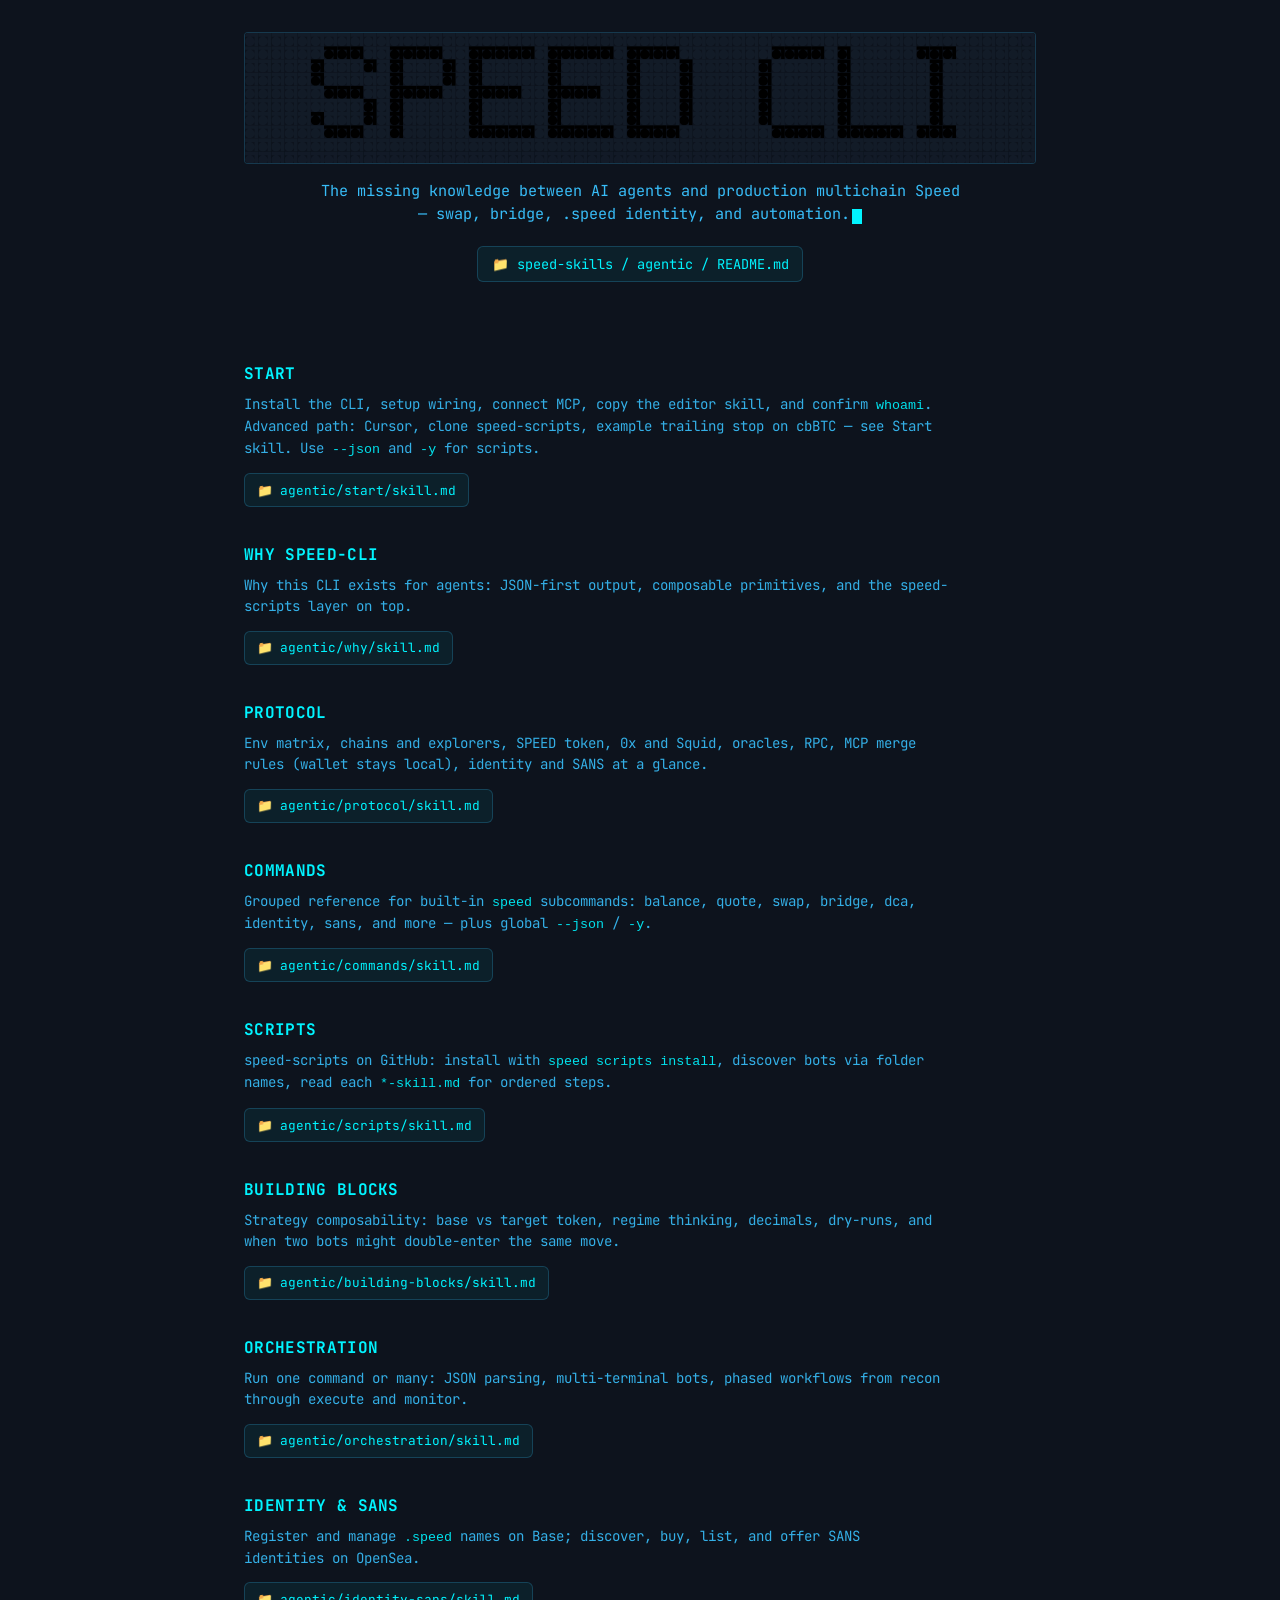
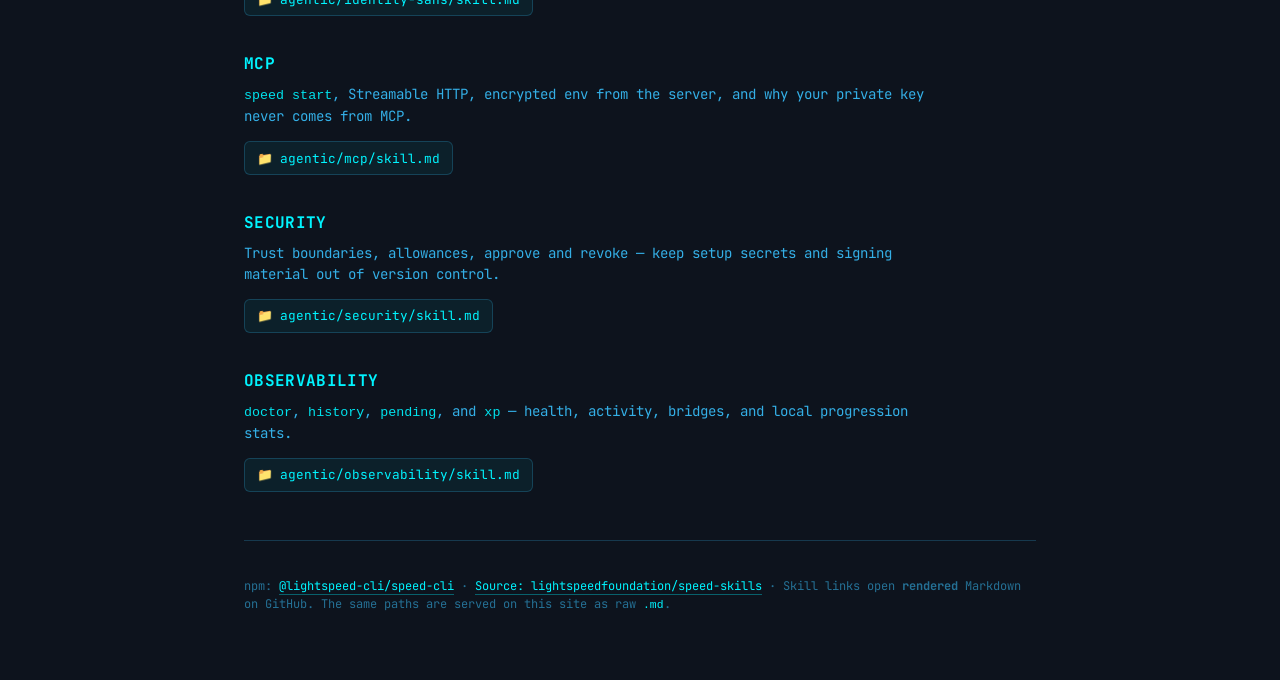
==== index.html @ 94dea715 "this commit" ====
<!DOCTYPE html>
<html lang="en">
  <head>
    <meta charset="utf-8" />
    <meta name="viewport" content="width=device-width, initial-scale=1" />
    <title>Speed-CLI — Agentic skills</title>
    <meta
      name="description"
      content="Agentic technical docs for Speed-CLI: multichain swap, bridge, identity, speed-scripts, and MCP."
    />
    <link rel="preconnect" href="https://fonts.googleapis.com" />
    <link rel="preconnect" href="https://fonts.gstatic.com" crossorigin />
    <link
      href="https://fonts.googleapis.com/css2?family=JetBrains+Mono:wght@400;700&display=swap"
      rel="stylesheet"
    />
    <link rel="stylesheet" href="assets/css/speed-cli-pages.css" />
    <link rel="icon" href="speed.svg" type="image/svg+xml" />
  </head>
  <body>
    <header class="site-header">
      <h1 class="sr-only">SPEED-CLI — agentic skills</h1>
      <div class="header-embed">
        <iframe
          src="header.html"
          title="SPEED CLI banner"
          class="header-iframe"
          loading="lazy"
        ></iframe>
      </div>
      <p class="tagline">
        The missing knowledge between AI agents and production multichain Speed — swap, bridge,
        .speed identity, and automation.<span class="cursor-block" aria-hidden="true"></span>
      </p>
      <a
        class="hub-link"
        href="https://github.com/lightspeedfoundation/speed-skills/blob/main/agentic/README.md"
        rel="noopener noreferrer"
      >
        <span aria-hidden="true">&#128193;</span>
        <span>speed-skills / agentic / README.md</span>
      </a>
    </header>

    <main>
      <section class="skill-section">
        <h2>Start</h2>
        <p>
          Install the CLI, setup wiring, connect MCP, copy the editor skill, and confirm
          <code>whoami</code>. Advanced path: Cursor, clone speed-scripts, example trailing stop on
          cbBTC — see Start skill. Use <code>--json</code> and <code>-y</code> for scripts.
        </p>
        <a
          class="skill-link"
          href="https://github.com/lightspeedfoundation/speed-skills/blob/main/agentic/start/skill.md"
          rel="noopener noreferrer"
          title="Rendered Markdown on GitHub"
          ><span aria-hidden="true">&#128193;</span> agentic/start/skill.md</a
        >
      </section>

      <section class="skill-section">
        <h2>Why Speed-CLI</h2>
        <p>
          Why this CLI exists for agents: JSON-first output, composable primitives, and the speed-scripts layer on top.
        </p>
        <a
          class="skill-link"
          href="https://github.com/lightspeedfoundation/speed-skills/blob/main/agentic/why/skill.md"
          rel="noopener noreferrer"
          title="Rendered Markdown on GitHub"
          ><span aria-hidden="true">&#128193;</span> agentic/why/skill.md</a
        >
      </section>

      <section class="skill-section">
        <h2>Protocol</h2>
        <p>
          Env matrix, chains and explorers, SPEED token, 0x and Squid, oracles, RPC, MCP merge rules
          (wallet stays local), identity and SANS at a glance.
        </p>
        <a
          class="skill-link"
          href="https://github.com/lightspeedfoundation/speed-skills/blob/main/agentic/protocol/skill.md"
          rel="noopener noreferrer"
          title="Rendered Markdown on GitHub"
          ><span aria-hidden="true">&#128193;</span> agentic/protocol/skill.md</a
        >
      </section>

      <section class="skill-section">
        <h2>Commands</h2>
        <p>
          Grouped reference for built-in <code>speed</code> subcommands: balance, quote, swap,
          bridge, dca, identity, sans, and more — plus global <code>--json</code> / <code>-y</code>.
        </p>
        <a
          class="skill-link"
          href="https://github.com/lightspeedfoundation/speed-skills/blob/main/agentic/commands/skill.md"
          rel="noopener noreferrer"
          title="Rendered Markdown on GitHub"
          ><span aria-hidden="true">&#128193;</span> agentic/commands/skill.md</a
        >
      </section>

      <section class="skill-section">
        <h2>Scripts</h2>
        <p>
          speed-scripts on GitHub: install with <code>speed scripts install</code>, discover bots via
          folder names, read each <code>*-skill.md</code> for ordered steps.
        </p>
        <a
          class="skill-link"
          href="https://github.com/lightspeedfoundation/speed-skills/blob/main/agentic/scripts/skill.md"
          rel="noopener noreferrer"
          title="Rendered Markdown on GitHub"
          ><span aria-hidden="true">&#128193;</span> agentic/scripts/skill.md</a
        >
      </section>

      <section class="skill-section">
        <h2>Building blocks</h2>
        <p>
          Strategy composability: base vs target token, regime thinking, decimals, dry-runs, and when
          two bots might double-enter the same move.
        </p>
        <a
          class="skill-link"
          href="https://github.com/lightspeedfoundation/speed-skills/blob/main/agentic/building-blocks/skill.md"
          rel="noopener noreferrer"
          title="Rendered Markdown on GitHub"
          ><span aria-hidden="true">&#128193;</span> agentic/building-blocks/skill.md</a
        >
      </section>

      <section class="skill-section">
        <h2>Orchestration</h2>
        <p>
          Run one command or many: JSON parsing, multi-terminal bots, phased workflows from recon
          through execute and monitor.
        </p>
        <a
          class="skill-link"
          href="https://github.com/lightspeedfoundation/speed-skills/blob/main/agentic/orchestration/skill.md"
          rel="noopener noreferrer"
          title="Rendered Markdown on GitHub"
          ><span aria-hidden="true">&#128193;</span> agentic/orchestration/skill.md</a
        >
      </section>

      <section class="skill-section">
        <h2>Identity &amp; SANS</h2>
        <p>
          Register and manage <code>.speed</code> names on Base; discover, buy, list, and offer SANS
          identities on OpenSea.
        </p>
        <a
          class="skill-link"
          href="https://github.com/lightspeedfoundation/speed-skills/blob/main/agentic/identity-sans/skill.md"
          rel="noopener noreferrer"
          title="Rendered Markdown on GitHub"
          ><span aria-hidden="true">&#128193;</span> agentic/identity-sans/skill.md</a
        >
      </section>

      <section class="skill-section">
        <h2>MCP</h2>
        <p>
          <code>speed start</code>, Streamable HTTP, encrypted env from the server, and why your
          private key never comes from MCP.
        </p>
        <a
          class="skill-link"
          href="https://github.com/lightspeedfoundation/speed-skills/blob/main/agentic/mcp/skill.md"
          rel="noopener noreferrer"
          title="Rendered Markdown on GitHub"
          ><span aria-hidden="true">&#128193;</span> agentic/mcp/skill.md</a
        >
      </section>

      <section class="skill-section">
        <h2>Security</h2>
        <p>
          Trust boundaries, allowances, approve and revoke — keep setup secrets and signing
          material out of version control.
        </p>
        <a
          class="skill-link"
          href="https://github.com/lightspeedfoundation/speed-skills/blob/main/agentic/security/skill.md"
          rel="noopener noreferrer"
          title="Rendered Markdown on GitHub"
          ><span aria-hidden="true">&#128193;</span> agentic/security/skill.md</a
        >
      </section>

      <section class="skill-section">
        <h2>Observability</h2>
        <p>
          <code>doctor</code>, <code>history</code>, <code>pending</code>, and <code>xp</code> — health,
          activity, bridges, and local progression stats.
        </p>
        <a
          class="skill-link"
          href="https://github.com/lightspeedfoundation/speed-skills/blob/main/agentic/observability/skill.md"
          rel="noopener noreferrer"
          title="Rendered Markdown on GitHub"
          ><span aria-hidden="true">&#128193;</span> agentic/observability/skill.md</a
        >
      </section>
    </main>

    <footer class="site-footer">
      <p>
        npm:
        <a href="https://www.npmjs.com/package/@lightspeed-cli/speed-cli" rel="noopener"
          >@lightspeed-cli/speed-cli</a
        >
        ·
        <a href="https://github.com/lightspeedfoundation/speed-skills" rel="noopener noreferrer"
          >Source: lightspeedfoundation/speed-skills</a
        >
        · Skill links open <strong>rendered</strong> Markdown on GitHub. The same paths are served
        on this site as raw <code>.md</code>.
      </p>
    </footer>
  </body>
</html>
---- assets/css/speed-cli-pages.css ----
/* Speed-CLI GitHub Pages */

:root {
  --bg: #0d131d;
  --fg: #38bdf8;
  --accent: #01f4ff;
  --fg-dim: rgba(56, 189, 248, 0.55);
  --border: rgba(56, 189, 248, 0.22);
  --link-box-bg: rgba(1, 244, 255, 0.06);
  --cursor: #01f4ff;
}

* {
  box-sizing: border-box;
}

html {
  font-size: 16px;
}

body {
  margin: 0;
  min-height: 100vh;
  background: var(--bg);
  color: var(--fg);
  font-family: "JetBrains Mono", "Roboto Mono", "SF Mono", Consolas, "Courier New", monospace;
  line-height: 1.5;
  padding: 2rem 1.25rem 4rem;
  max-width: 52rem;
  margin-left: auto;
  margin-right: auto;
  text-align: left;
}

main {
  text-align: left;
}

.sr-only {
  position: absolute;
  width: 1px;
  height: 1px;
  padding: 0;
  margin: -1px;
  overflow: hidden;
  clip: rect(0, 0, 0, 0);
  white-space: nowrap;
  border: 0;
}

a {
  color: var(--accent);
  text-decoration: none;
  border-bottom: 1px solid rgba(1, 244, 255, 0.35);
}

a:hover {
  border-bottom-color: var(--accent);
}

.site-header {
  display: flex;
  flex-direction: column;
  align-items: center;
  margin-bottom: 2.5rem;
  text-align: center;
}

/* JS-built grid banner (docs/header.html — was misnamed .svg as HTML+script) */
.header-embed {
  width: 100%;
  max-width: 1080px;
  margin: 0 auto 1rem;
  aspect-ratio: 1080 / 180;
  overflow: hidden;
  border-radius: 4px;
  border: 1px solid var(--border);
  background: var(--bg);
}

.header-iframe {
  display: block;
  width: 100%;
  height: 100%;
  border: 0;
  vertical-align: top;
  overflow: hidden;
  /* avoid focus outline affecting layout in some browsers */
  outline: none;
}

.tagline {
  font-size: 0.95rem;
  color: var(--fg);
  margin: 0 0 1.25rem;
  max-width: 40rem;
  text-align: center;
}

.cursor-block {
  display: inline-block;
  width: 0.65em;
  height: 1em;
  background: var(--cursor);
  margin-left: 0.15em;
  vertical-align: text-bottom;
  animation: blink 1.1s step-end infinite;
}

@keyframes blink {
  50% {
    opacity: 0;
  }
}

.hub-link {
  display: inline-flex;
  align-items: center;
  justify-content: center;
  gap: 0.5rem;
  padding: 0.45rem 0.85rem;
  border: 1px solid var(--border);
  border-radius: 6px;
  background: var(--link-box-bg);
  font-size: 0.85rem;
  margin-bottom: 2.5rem;
}

.hub-link:hover {
  border-color: var(--accent);
}

.skill-section {
  margin-bottom: 2.25rem;
}

.skill-section h2 {
  font-size: 1rem;
  font-weight: 700;
  margin: 0 0 0.5rem;
  letter-spacing: 0.02em;
  text-transform: uppercase;
  color: var(--accent);
}

.skill-section p {
  margin: 0 0 0.85rem;
  font-size: 0.88rem;
  color: var(--fg);
  opacity: 0.92;
  max-width: 44rem;
}

.skill-link {
  display: inline-flex;
  align-items: center;
  gap: 0.45rem;
  padding: 0.4rem 0.75rem;
  border: 1px solid var(--border);
  border-radius: 6px;
  background: var(--link-box-bg);
  font-size: 0.8rem;
  word-break: break-all;
}

.skill-link:hover {
  border-color: var(--accent);
}

.site-footer {
  margin-top: 3rem;
  padding-top: 1.5rem;
  border-top: 1px solid var(--border);
  font-size: 0.75rem;
  color: var(--fg-dim);
}

.site-footer a {
  border-bottom-color: rgba(1, 244, 255, 0.35);
}

/* Inline code: accent for scanability */
code {
  color: var(--accent);
  font-size: 0.95em;
}
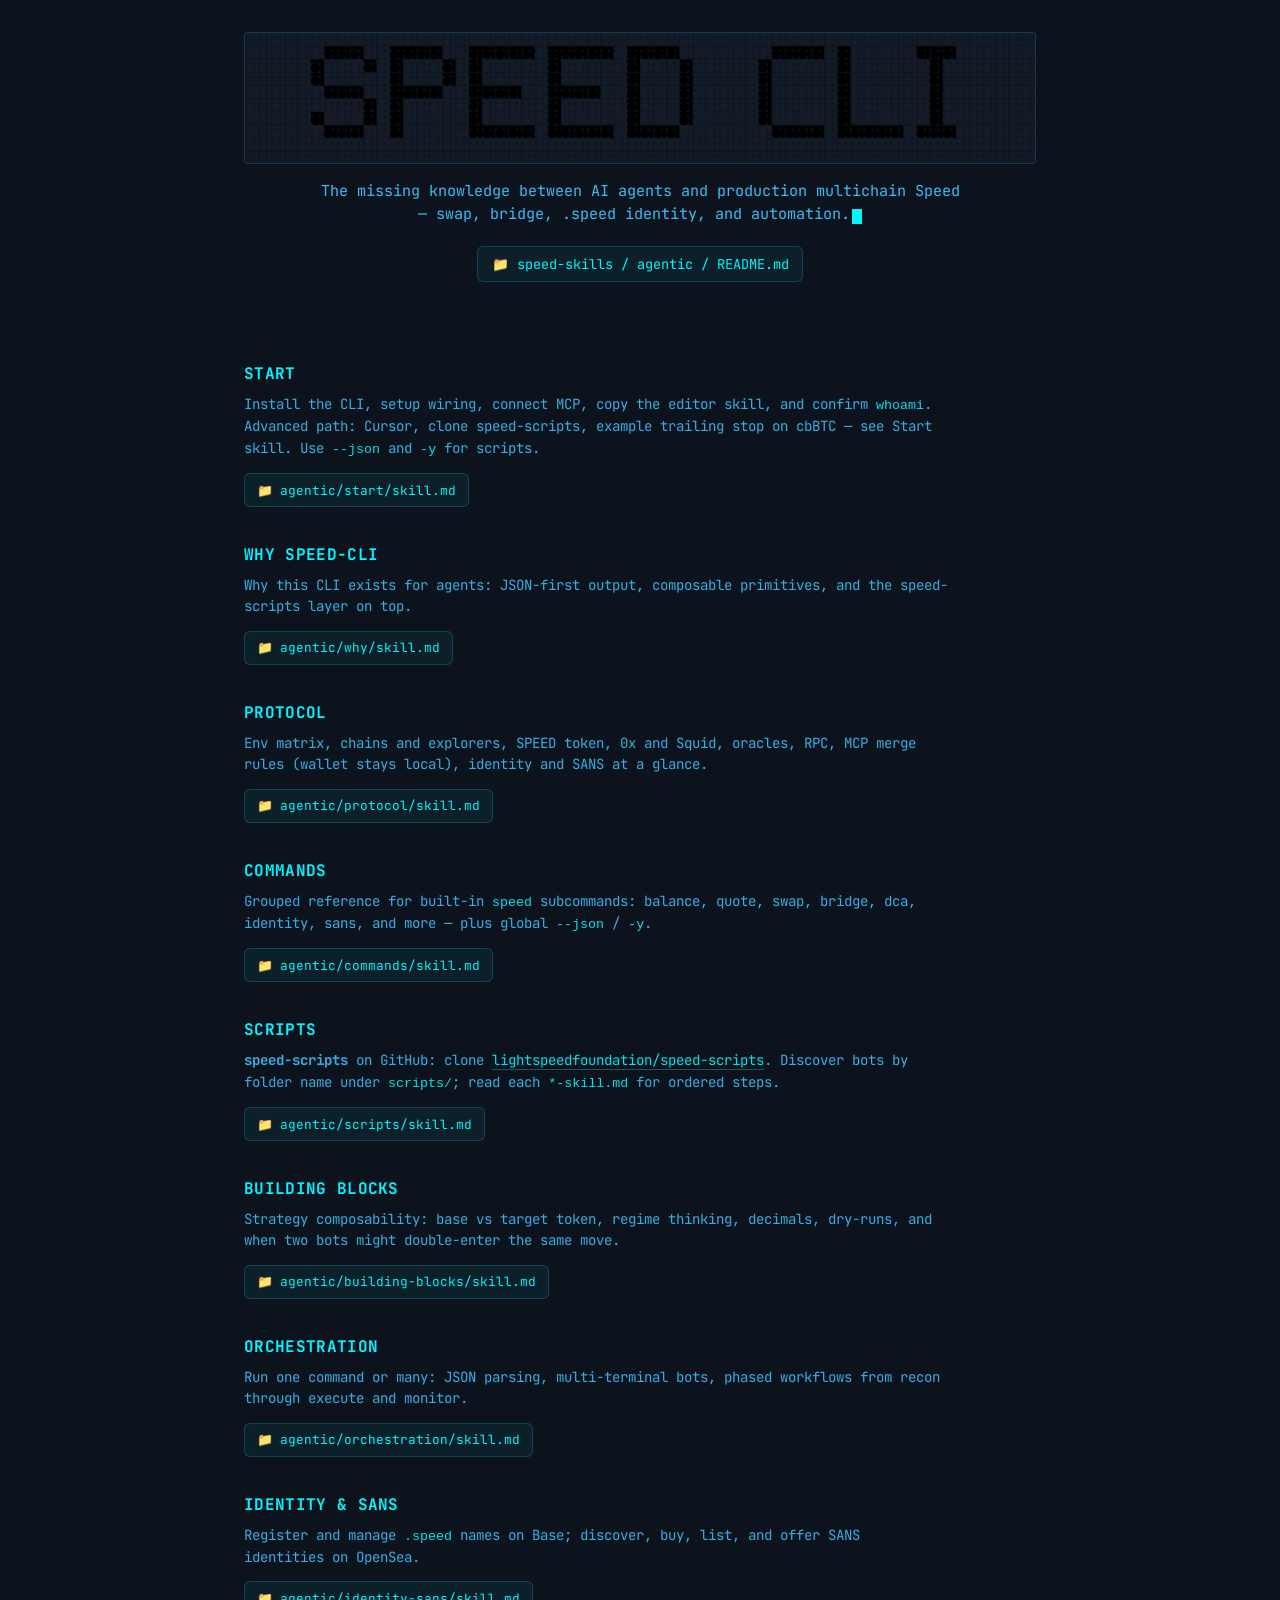
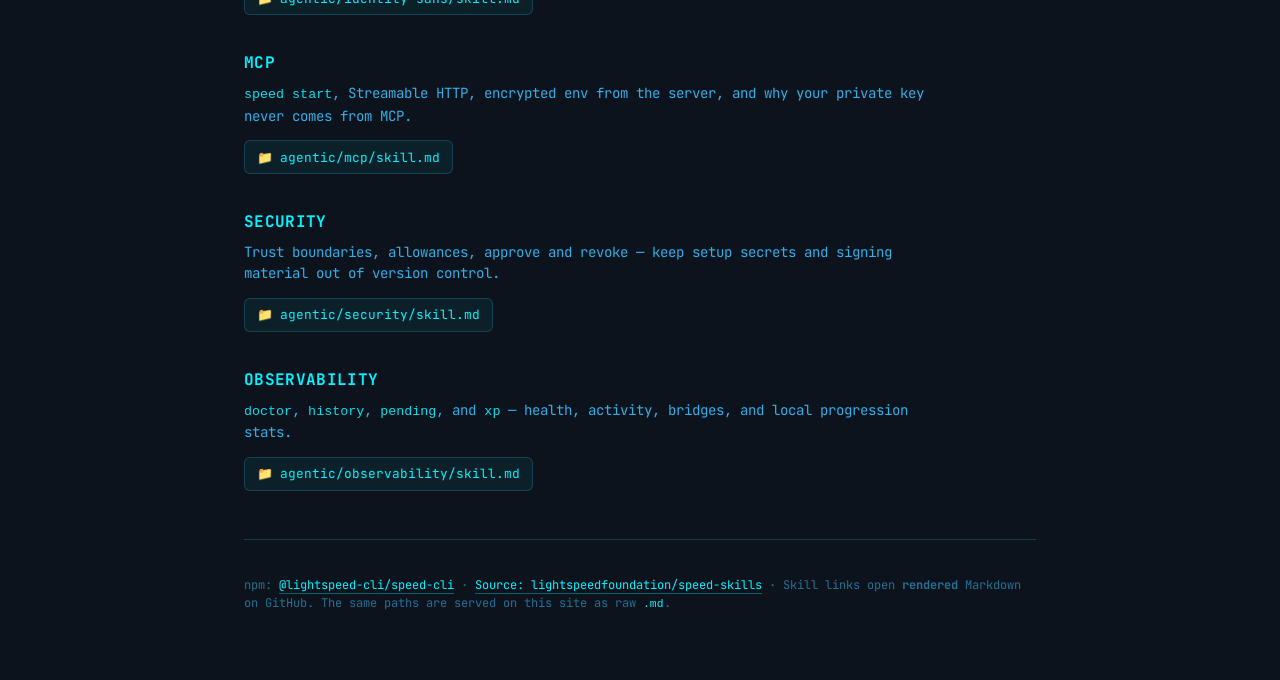
==== commit 7fb20eb2: "functions update" ====
--- a/index.html
+++ b/index.html
@@ -106,8 +106,13 @@
       <section class="skill-section">
         <h2>Scripts</h2>
         <p>
-          speed-scripts on GitHub: install with <code>speed scripts install</code>, discover bots via
-          folder names, read each <code>*-skill.md</code> for ordered steps.
+          <strong>speed-scripts</strong> on GitHub: clone
+          <a
+            href="https://github.com/lightspeedfoundation/speed-scripts/"
+            rel="noopener noreferrer"
+            >lightspeedfoundation/speed-scripts</a
+          >. Discover bots by folder name under <code>scripts/</code>; read each
+          <code>*-skill.md</code> for ordered steps.
         </p>
         <a
           class="skill-link"
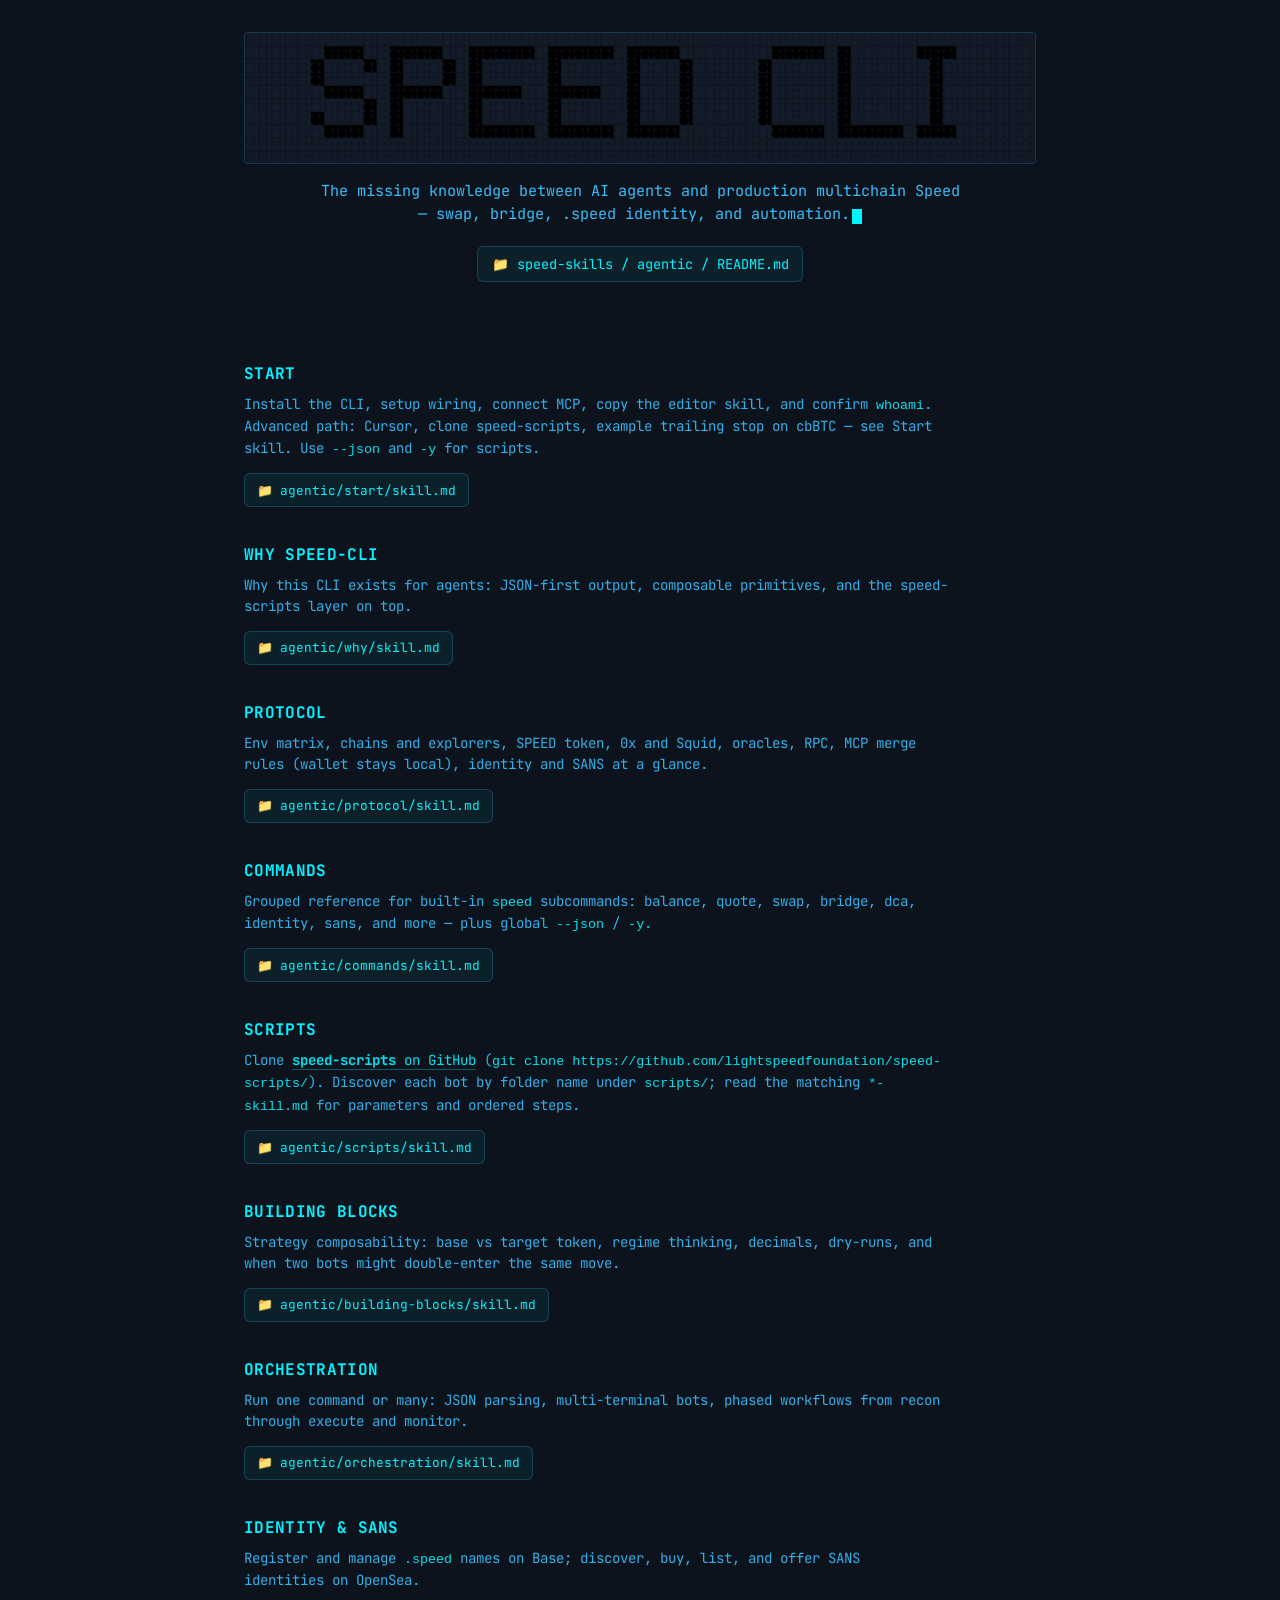
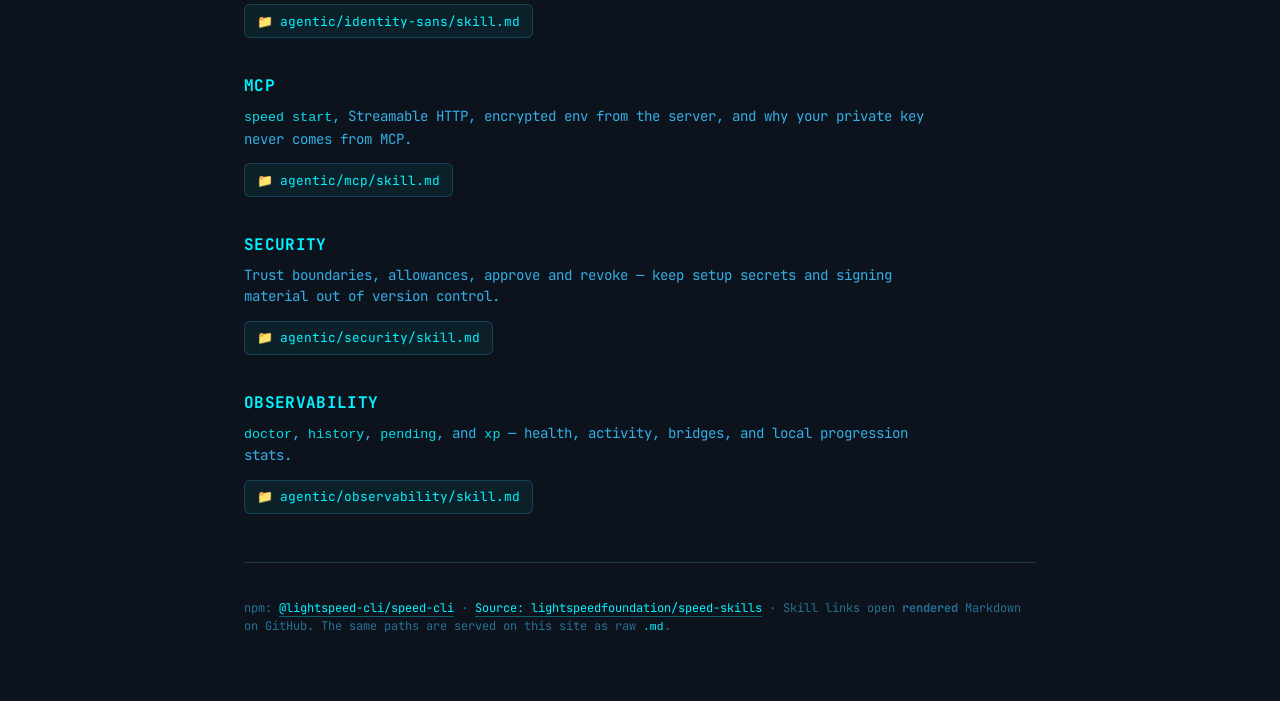
==== commit b56d6559: "fix" ====
--- a/index.html
+++ b/index.html
@@ -106,13 +106,15 @@
       <section class="skill-section">
         <h2>Scripts</h2>
         <p>
-          <strong>speed-scripts</strong> on GitHub: clone
+          Clone
           <a
             href="https://github.com/lightspeedfoundation/speed-scripts/"
             rel="noopener noreferrer"
-            >lightspeedfoundation/speed-scripts</a
-          >. Discover bots by folder name under <code>scripts/</code>; read each
-          <code>*-skill.md</code> for ordered steps.
+            ><strong>speed-scripts</strong> on GitHub</a
+          >
+          (<code>git clone https://github.com/lightspeedfoundation/speed-scripts/</code>). Discover
+          each bot by folder name under <code>scripts/</code>; read the matching
+          <code>*-skill.md</code> for parameters and ordered steps.
         </p>
         <a
           class="skill-link"
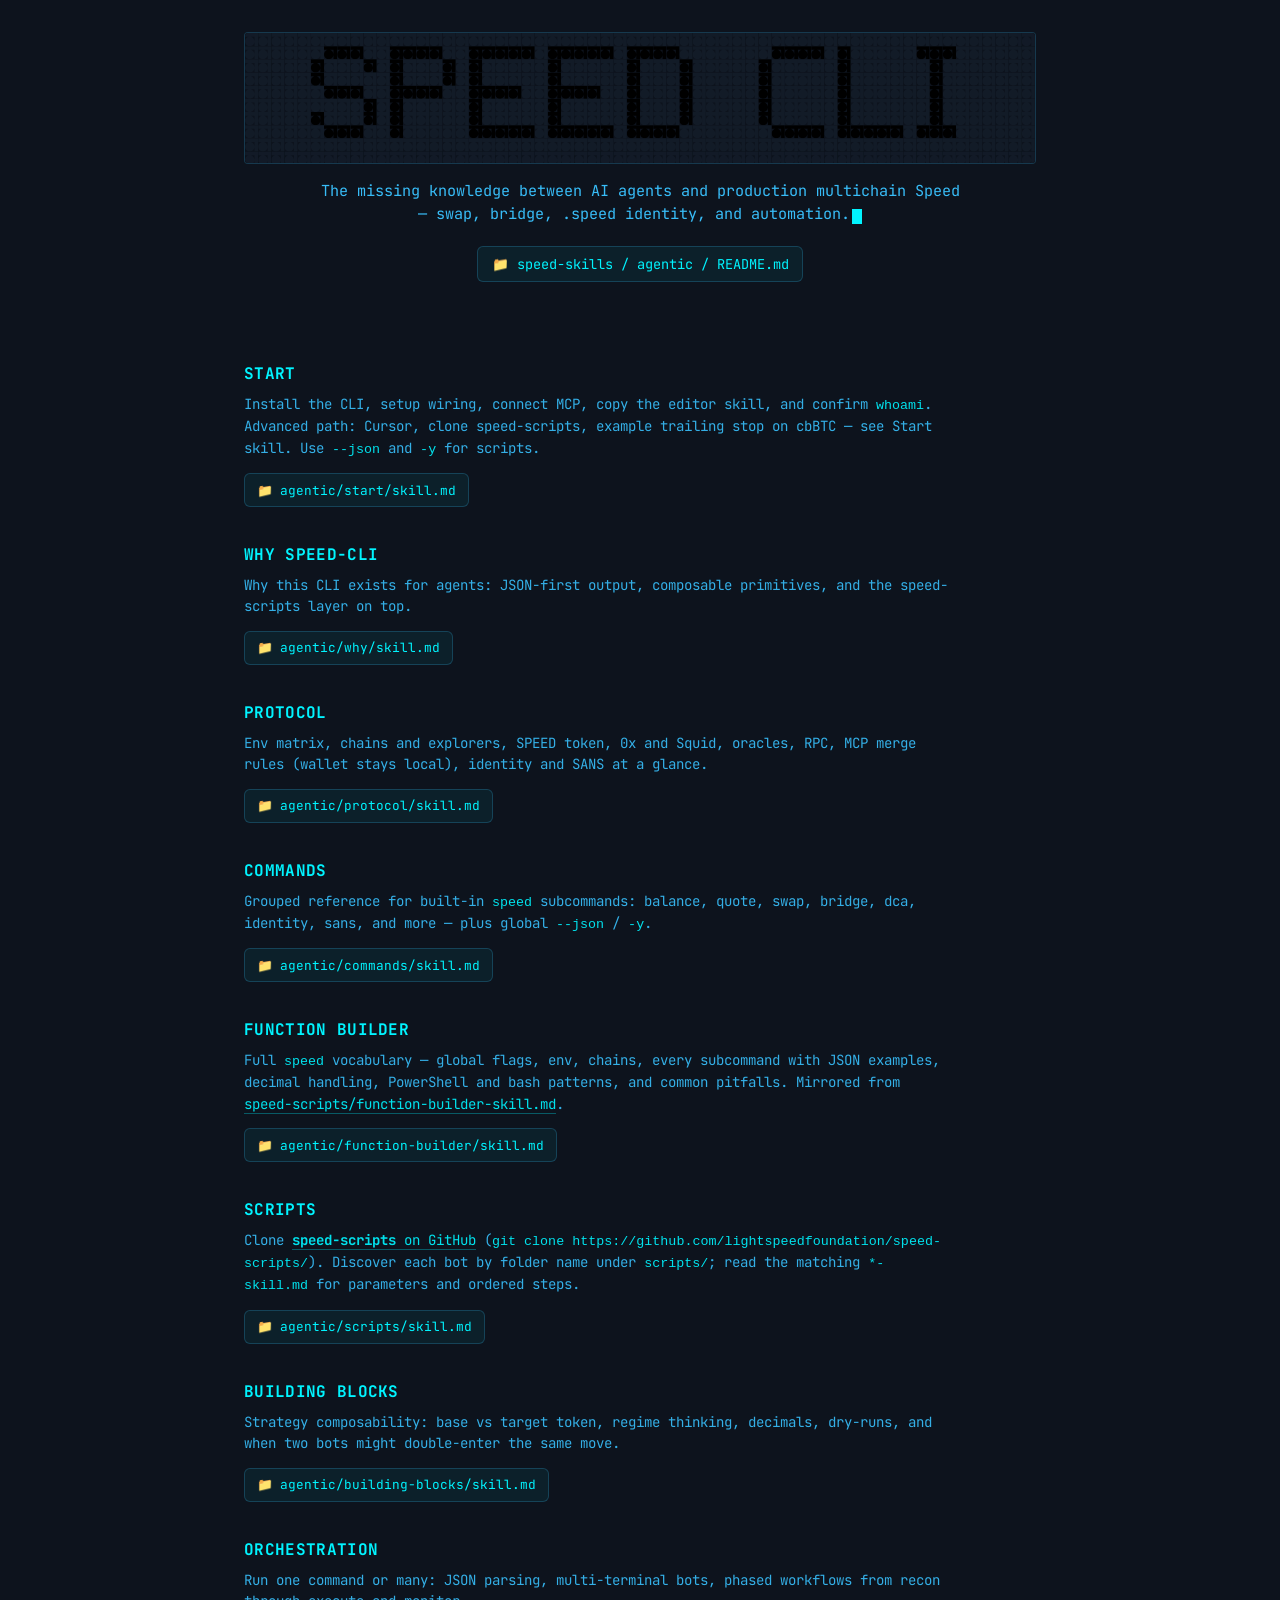
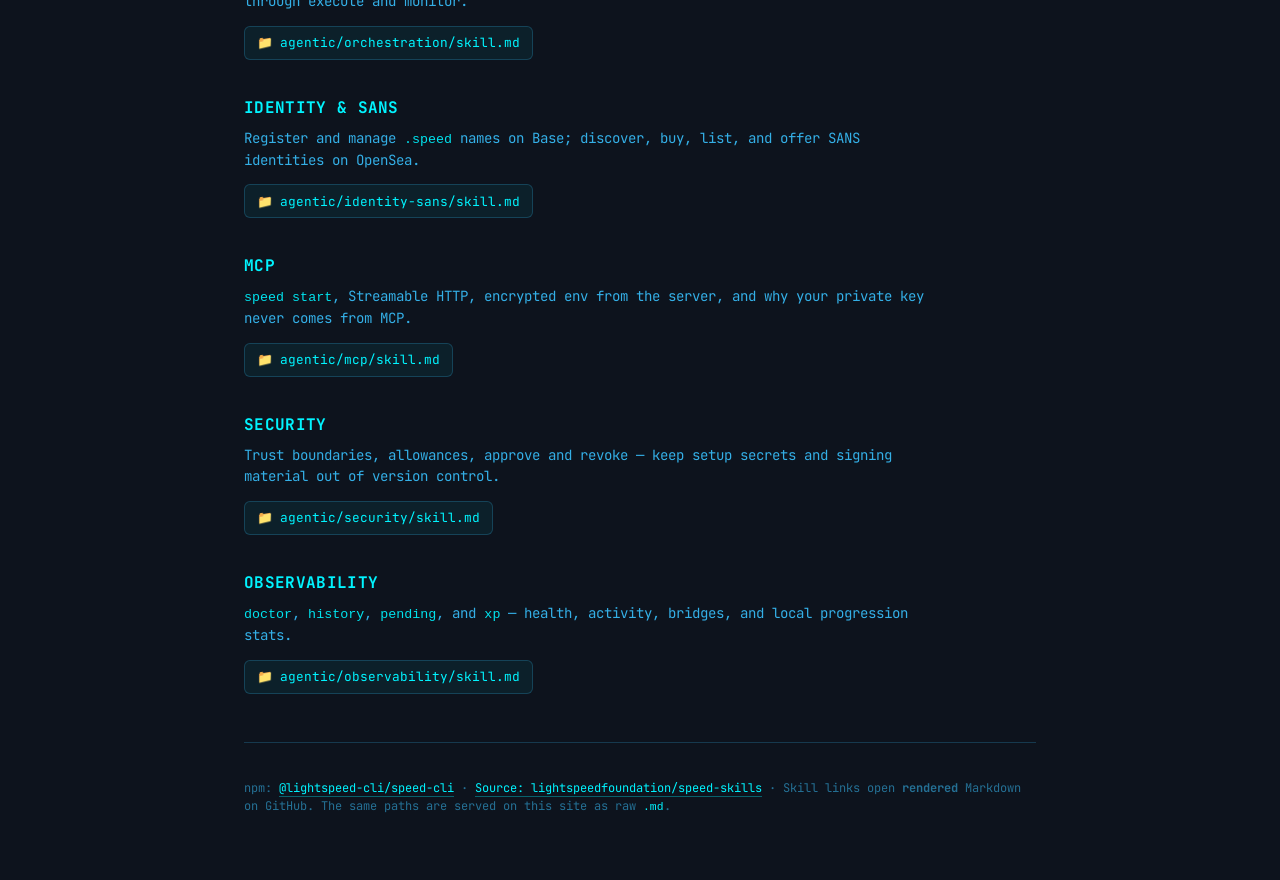
==== commit 9cca4b4f: "function builder" ====
--- a/index.html
+++ b/index.html
@@ -104,6 +104,27 @@
       </section>
 
       <section class="skill-section">
+        <h2>Function builder</h2>
+        <p>
+          Full <code>speed</code> vocabulary — global flags, env, chains, every subcommand with JSON
+          examples, decimal handling, PowerShell and bash patterns, and common pitfalls. Mirrored
+          from
+          <a
+            href="https://github.com/lightspeedfoundation/speed-scripts/blob/main/scripts/function-builder-skill.md"
+            rel="noopener noreferrer"
+            >speed-scripts/function-builder-skill.md</a
+          >.
+        </p>
+        <a
+          class="skill-link"
+          href="https://github.com/lightspeedfoundation/speed-skills/blob/main/agentic/function-builder/skill.md"
+          rel="noopener noreferrer"
+          title="Rendered Markdown on GitHub"
+          ><span aria-hidden="true">&#128193;</span> agentic/function-builder/skill.md</a
+        >
+      </section>
+
+      <section class="skill-section">
         <h2>Scripts</h2>
         <p>
           Clone
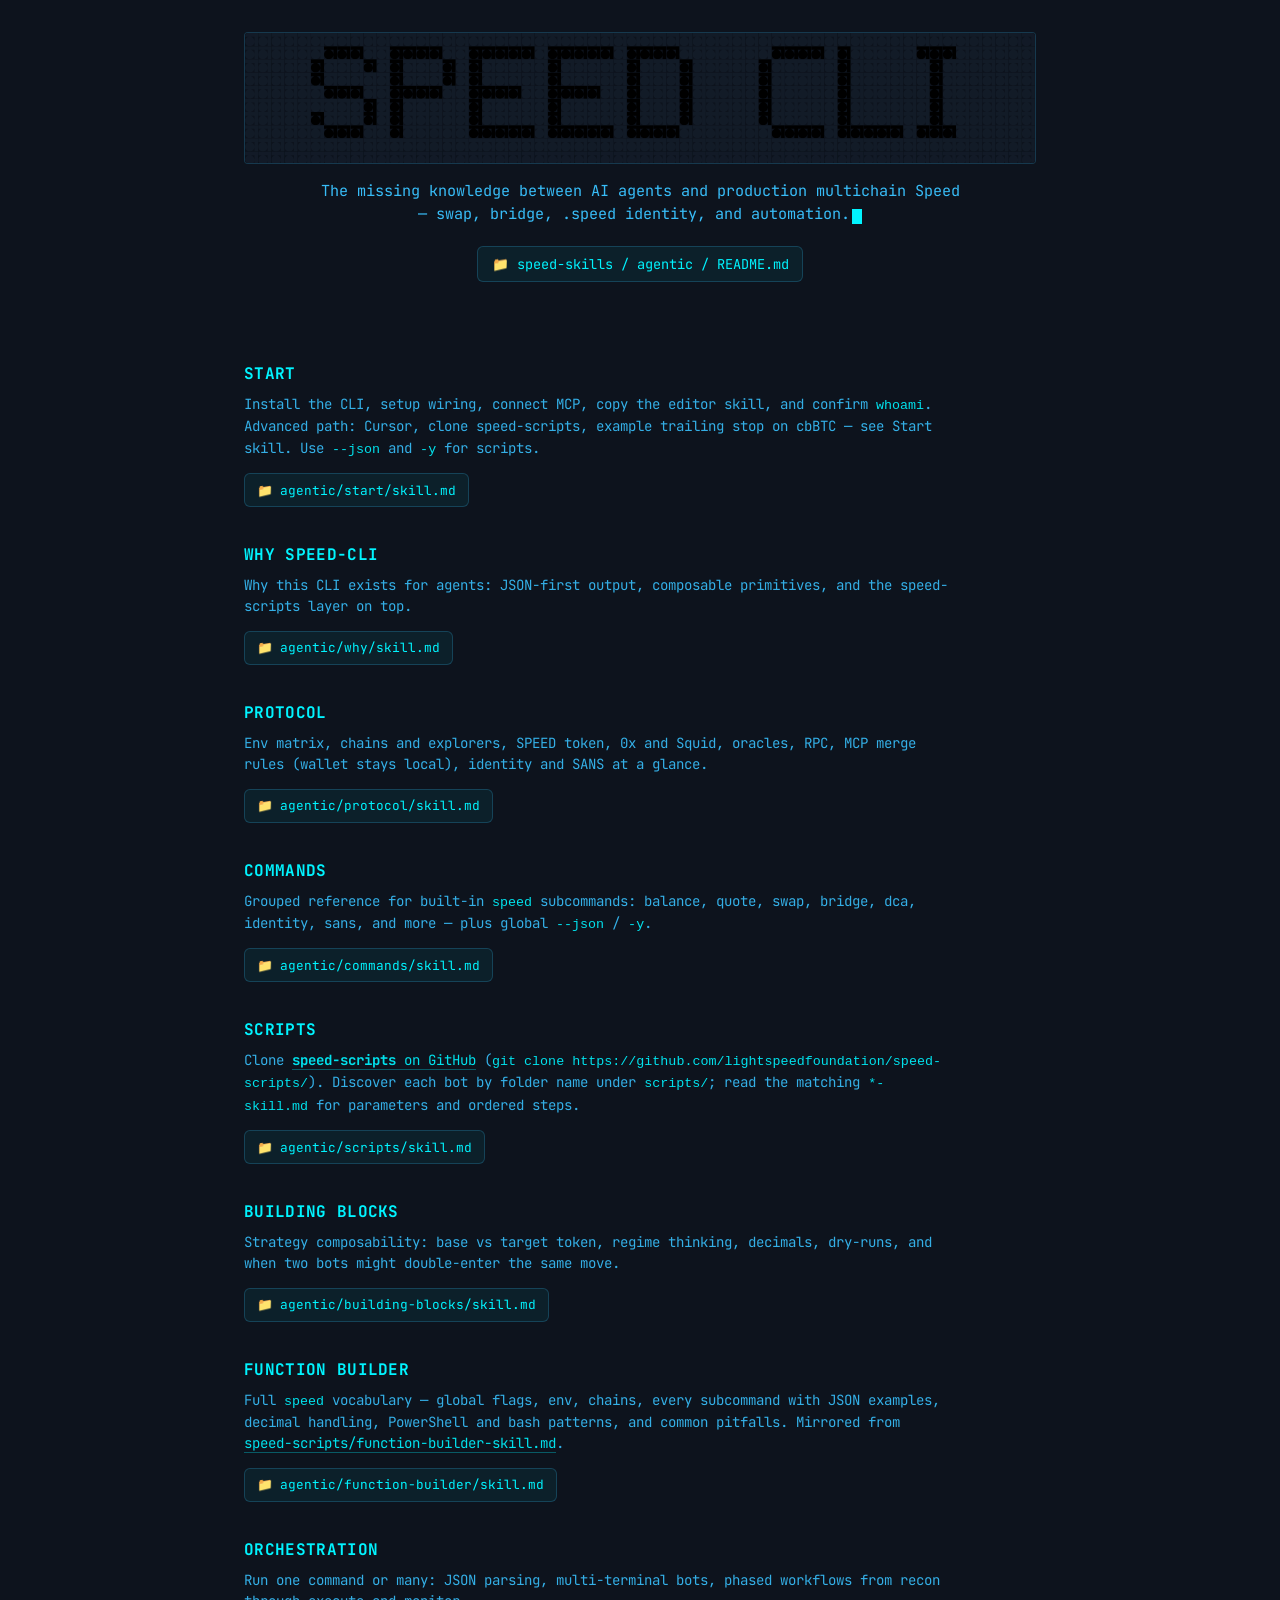
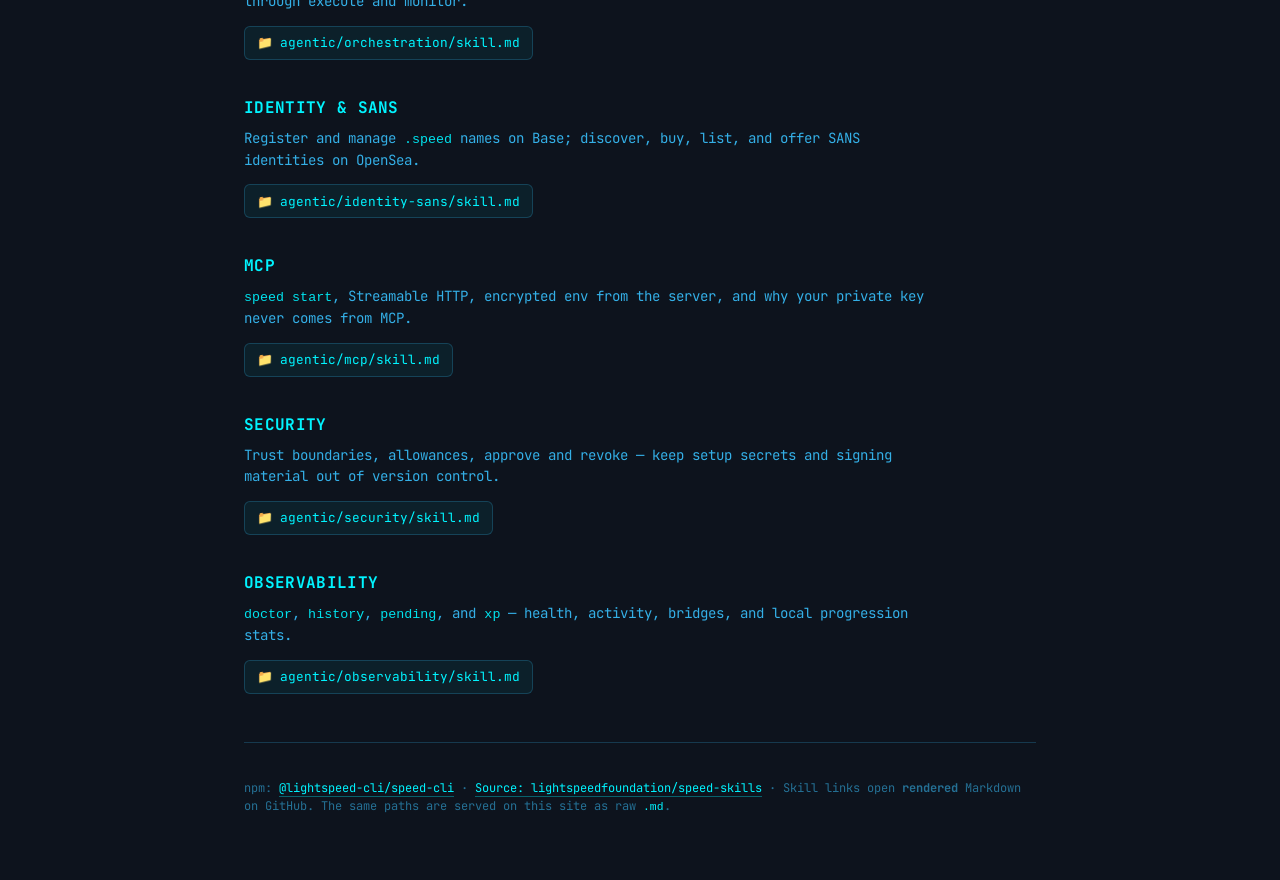
==== commit d60bd517: "formatting" ====
--- a/index.html
+++ b/index.html
@@ -104,27 +104,6 @@
       </section>
 
       <section class="skill-section">
-        <h2>Function builder</h2>
-        <p>
-          Full <code>speed</code> vocabulary — global flags, env, chains, every subcommand with JSON
-          examples, decimal handling, PowerShell and bash patterns, and common pitfalls. Mirrored
-          from
-          <a
-            href="https://github.com/lightspeedfoundation/speed-scripts/blob/main/scripts/function-builder-skill.md"
-            rel="noopener noreferrer"
-            >speed-scripts/function-builder-skill.md</a
-          >.
-        </p>
-        <a
-          class="skill-link"
-          href="https://github.com/lightspeedfoundation/speed-skills/blob/main/agentic/function-builder/skill.md"
-          rel="noopener noreferrer"
-          title="Rendered Markdown on GitHub"
-          ><span aria-hidden="true">&#128193;</span> agentic/function-builder/skill.md</a
-        >
-      </section>
-
-      <section class="skill-section">
         <h2>Scripts</h2>
         <p>
           Clone
@@ -147,7 +126,7 @@
       </section>
 
       <section class="skill-section">
-        <h2>Building blocks</h2>
+        <h2>Building Blocks</h2>
         <p>
           Strategy composability: base vs target token, regime thinking, decimals, dry-runs, and when
           two bots might double-enter the same move.
@@ -158,6 +137,27 @@
           rel="noopener noreferrer"
           title="Rendered Markdown on GitHub"
           ><span aria-hidden="true">&#128193;</span> agentic/building-blocks/skill.md</a
+        >
+      </section>
+
+      <section class="skill-section">
+        <h2>Function Builder</h2>
+        <p>
+          Full <code>speed</code> vocabulary — global flags, env, chains, every subcommand with JSON
+          examples, decimal handling, PowerShell and bash patterns, and common pitfalls. Mirrored
+          from
+          <a
+            href="https://github.com/lightspeedfoundation/speed-scripts/blob/main/scripts/function-builder-skill.md"
+            rel="noopener noreferrer"
+            >speed-scripts/function-builder-skill.md</a
+          >.
+        </p>
+        <a
+          class="skill-link"
+          href="https://github.com/lightspeedfoundation/speed-skills/blob/main/agentic/function-builder/skill.md"
+          rel="noopener noreferrer"
+          title="Rendered Markdown on GitHub"
+          ><span aria-hidden="true">&#128193;</span> agentic/function-builder/skill.md</a
         >
       </section>
 
